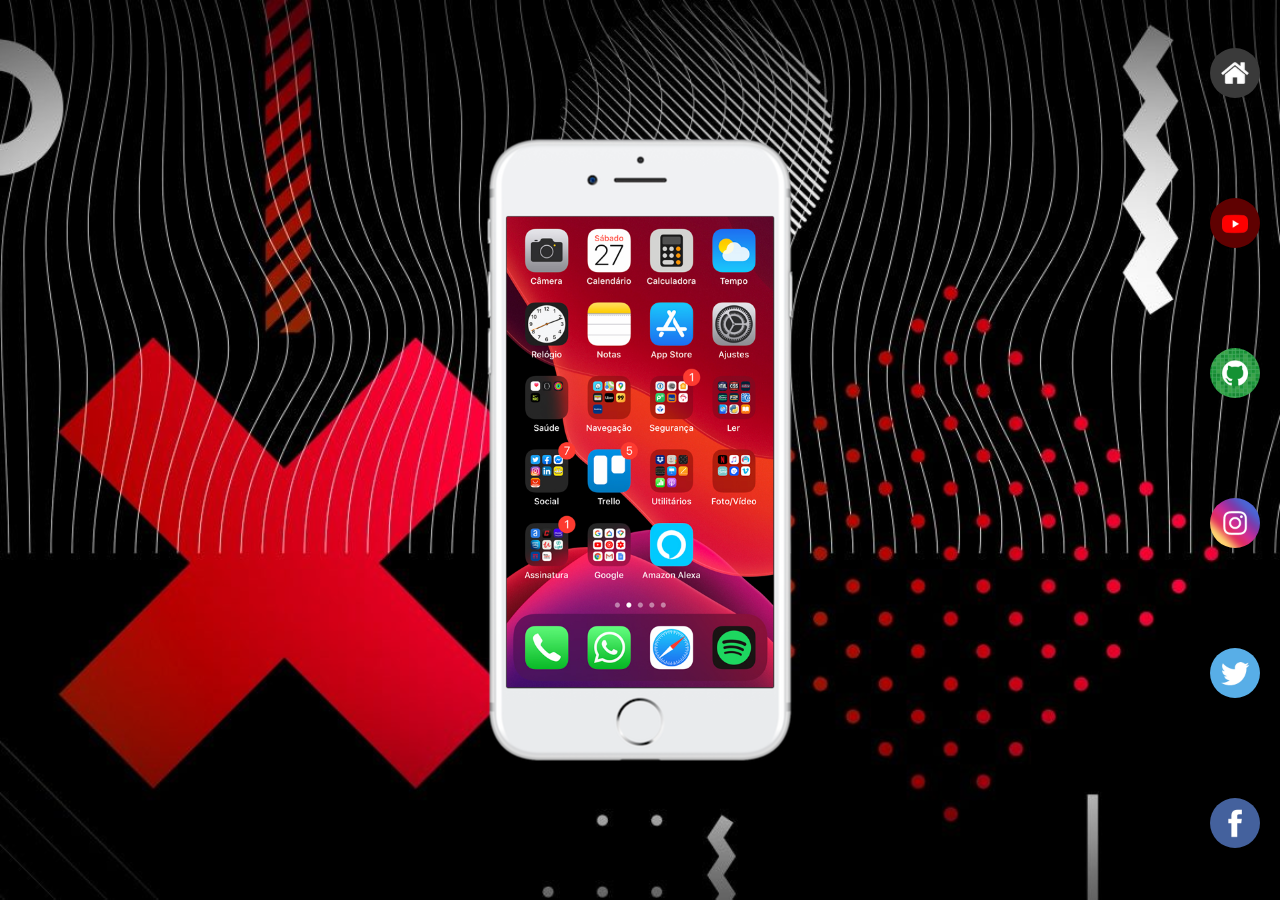
==== index.html @ fff64f3f "save projeto divulga guanabara" ====
<!DOCTYPE html>
<html lang="pt-br">
<head>
    <meta charset="UTF-8">
    <meta name="viewport" content="width=device-width, initial-scale=1.0">
    <title>Minha Redes Sociais</title>

    <link rel="stylesheet" href="style.css">

</head>
<body>
    <div id="main">
        <section id="tela">

            <iframe src="fundo-tela.html"
            frameborder="0" name="apks" id="apks"></iframe>

        </section>

        <section id="logos">
            <a href="fundo-tela.html"  target="apks"><img src="imagens/logo-home.jpg" alt="logo-home"></a>

            <a href="youtube.html" target="apks"><img src="imagens/logo-youtube.jpg" alt="logo-youtube" ></a>

            <a href="github.html" target="apks"><img src="imagens/logo-github.jpg" alt="logo-github"> </a>

            <a href="instagram.html" target="apks"><img src="imagens/logo-instagram.jpg" alt="" ></a>

            <a href="twitter.html" target="apks"><img src="imagens/logo-twitter.jpg" alt=""></a>

            <a href="facebook.html" target="apks"><img src="imagens/logo-facebook.jpg" alt=""></a>
        </section>

    </div>
    
</body>
</html>
---- style.css ----
@charset "UTF-8";

*{
    margin:0px;
    padding: 0px;
    box-sizing: border-box;
    font-family:system-ui, -apple-system, BlinkMacSystemFont, 'Segoe UI', Roboto, Oxygen, Ubuntu, Cantarell, 'Open Sans', 'Helvetica Neue', sans-serif;
}
html,body{
    height: 100vh;
    width: 100vw;
    color: black;
}
body{
    background: url(imagens/baixados.jpg) no-repeat center center;
    background-size: cover;
    background-attachment: fixed;
}

#main{
    position: relative;
    height: 100vh;
}

#tela{
    position: absolute;
    top: 50%;
    left:50%;
    transform: translate(-50%, -50%);
    
    height: 627px;
    width: 311px;
    background: url(imagens/frame-iphone.png) no-repeat;
}
iframe{
    position: relative;
    top: 80px;
    left: 22px;
    width: 267px;
    height: 471px;
}

section#logos{
    height: 100vh;
    display: grid;
    margin-right: 20px;

    align-content: space-around;
    justify-items: end;
}

section>a>img{
    width: 50px;
    border-radius: 50%;
}
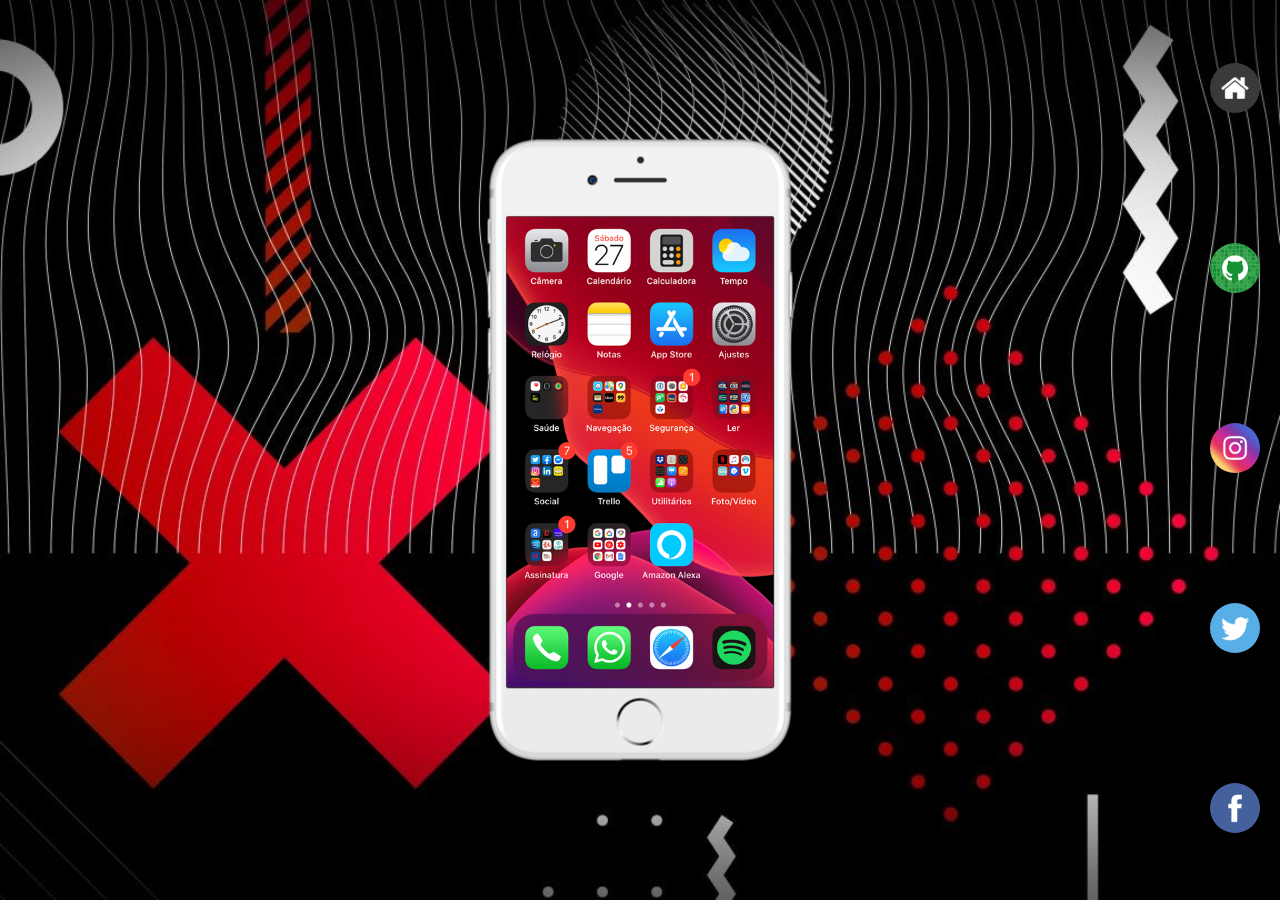
==== commit 35fdd8fd: "determinando minhas redes" ====
--- a/index.html
+++ b/index.html
@@ -20,8 +20,6 @@
         <section id="logos">
             <a href="fundo-tela.html"  target="apks"><img src="imagens/logo-home.jpg" alt="logo-home"></a>
 
-            <a href="youtube.html" target="apks"><img src="imagens/logo-youtube.jpg" alt="logo-youtube" ></a>
-
             <a href="github.html" target="apks"><img src="imagens/logo-github.jpg" alt="logo-github"> </a>
 
             <a href="instagram.html" target="apks"><img src="imagens/logo-instagram.jpg" alt="" ></a>
